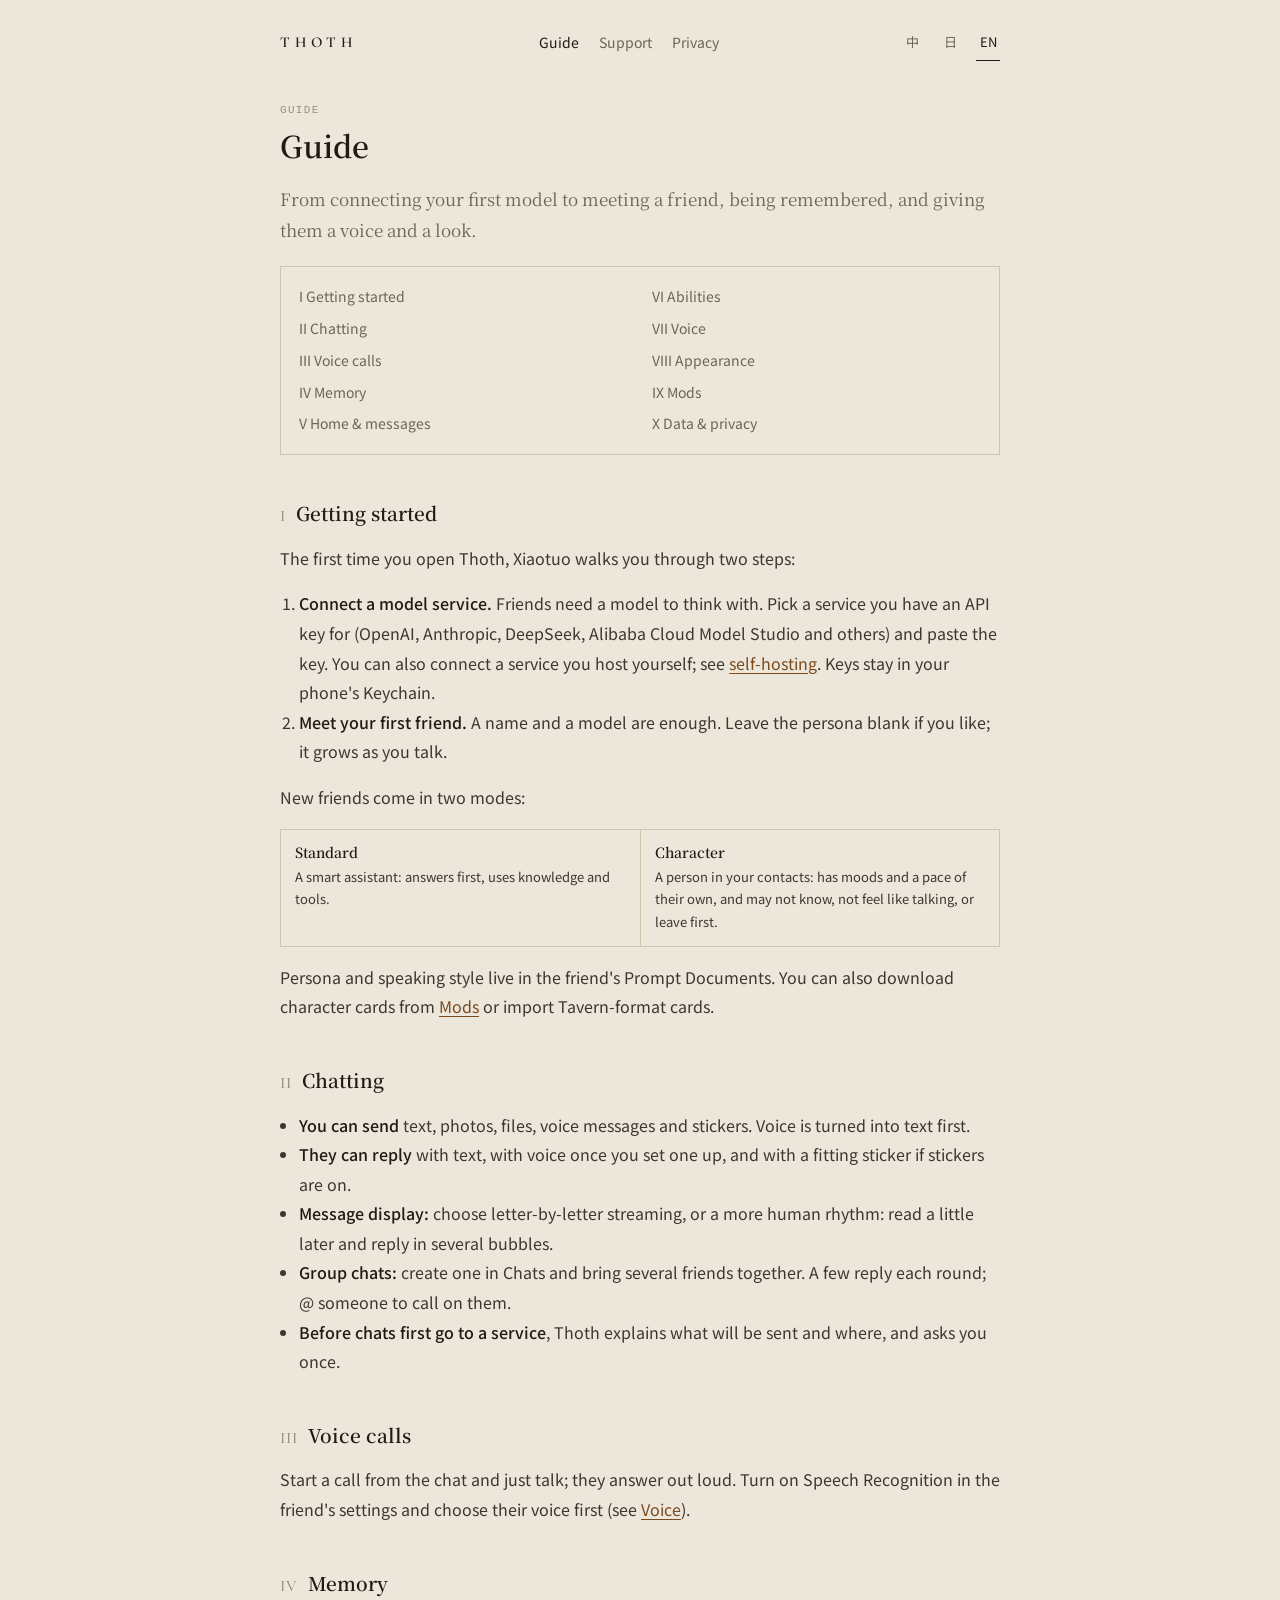
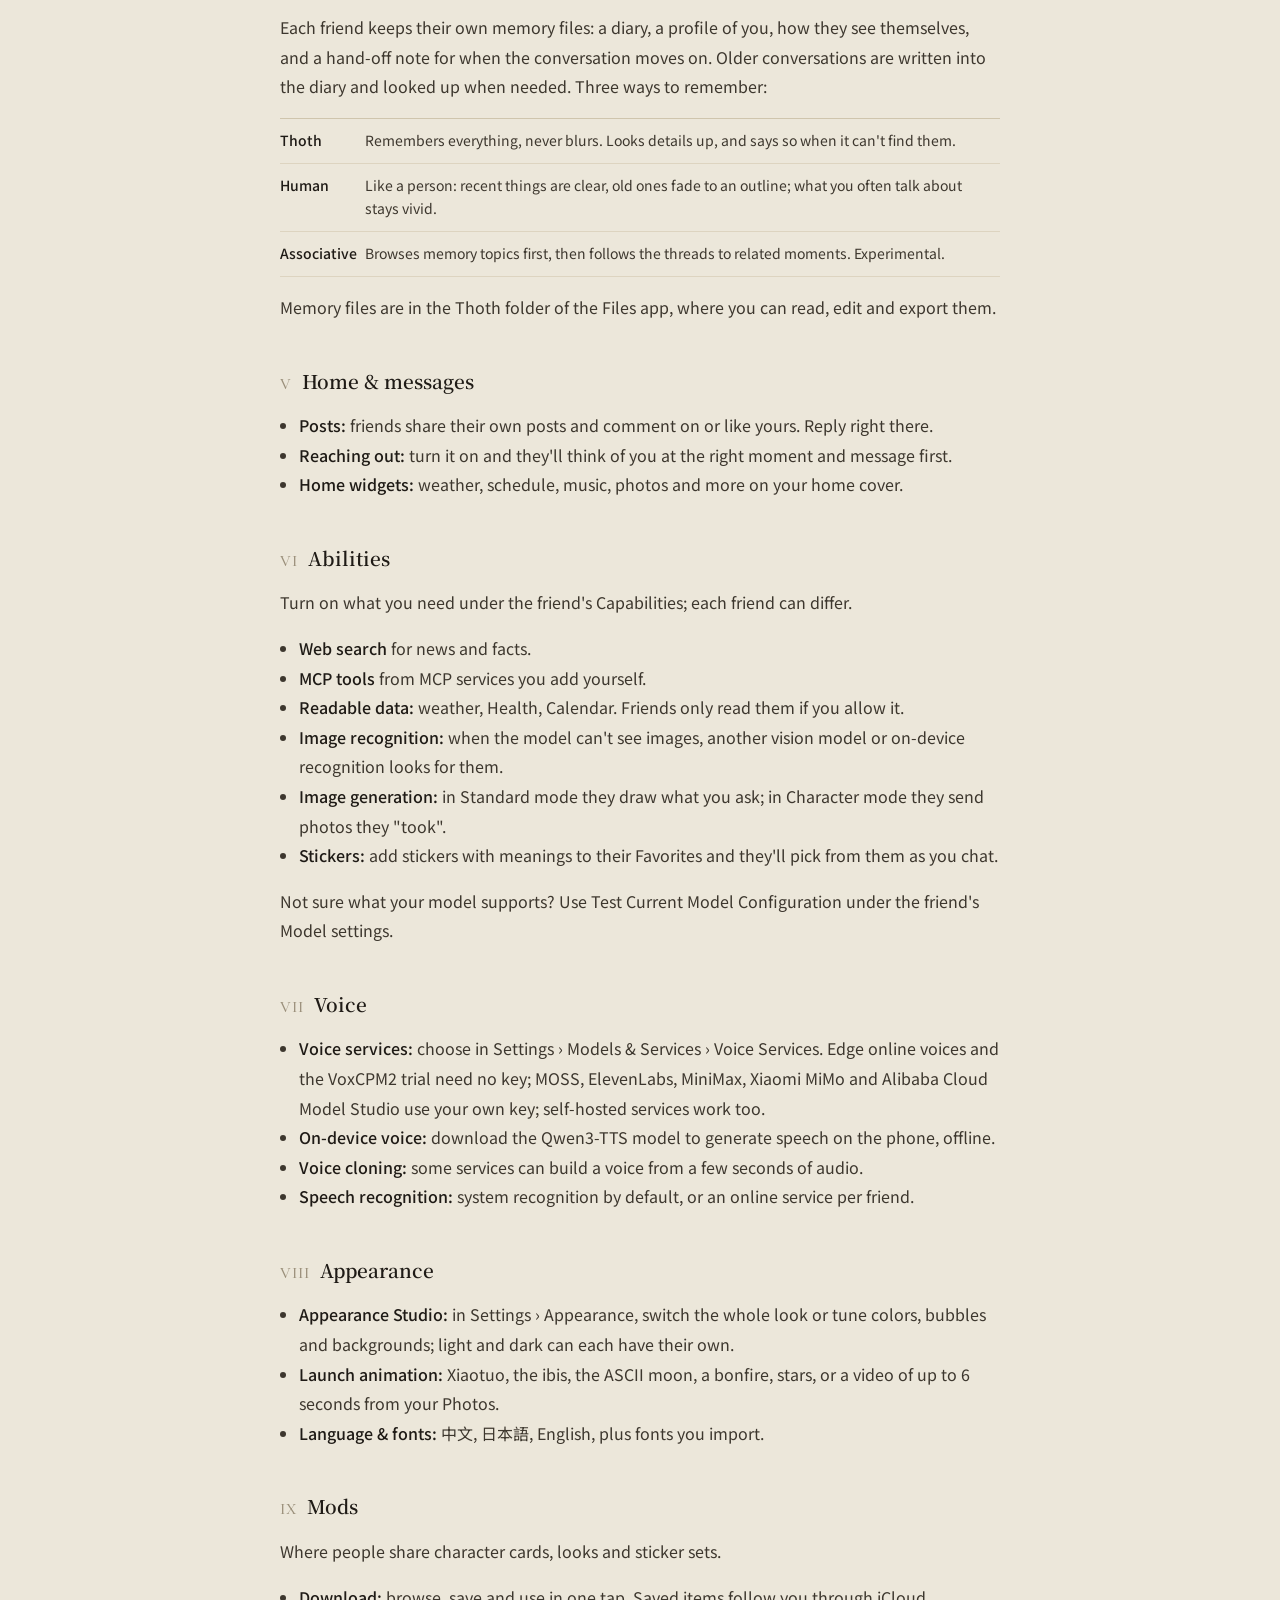
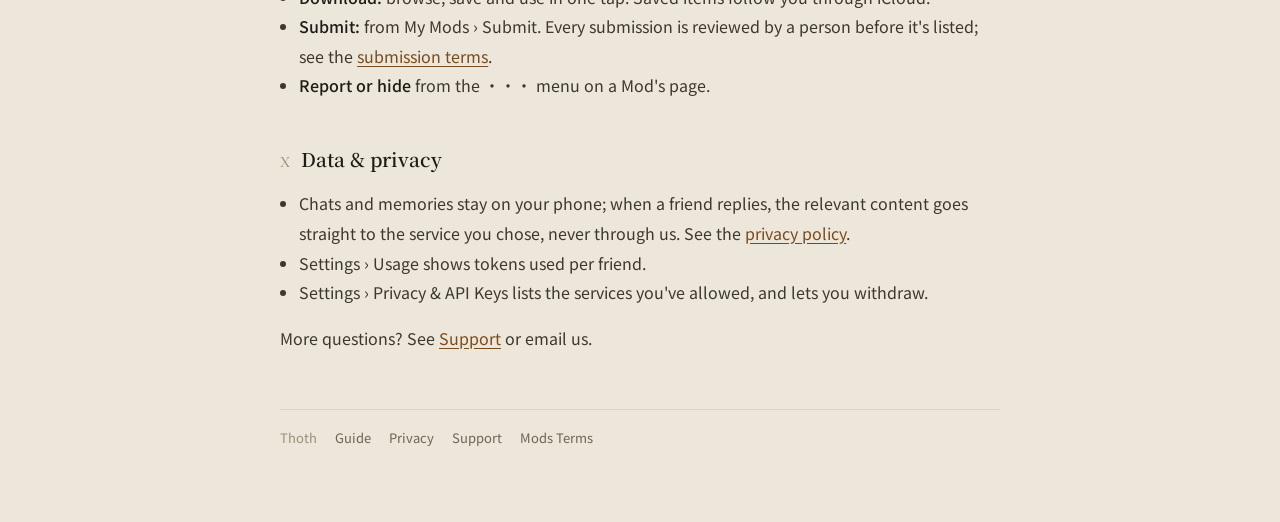
==== guide.html @ efec52ee "Update website design and add user guide" ====
<!doctype html>
<html lang="zh-Hans">
<head>
<meta charset="utf-8">
<meta name="viewport" content="width=device-width, initial-scale=1">
<title>Thoth · 使用指南 / Guide</title>
<link rel="preconnect" href="https://fonts.googleapis.com">
<link rel="preconnect" href="https://fonts.gstatic.com" crossorigin>
<link href="https://fonts.googleapis.com/css2?family=Cormorant+Garamond:wght@500;600&family=Noto+Serif+SC:wght@400;600&family=Noto+Sans+SC:wght@400;500&display=swap" rel="stylesheet">
<link rel="stylesheet" href="style.css">
<script src="lang.js"></script>
</head>
<body>
<main>
<header class="site">
  <a class="home" href="./">THOTH</a>
  <nav class="links" aria-label="站点">
    <a href="guide.html" aria-current="page" data-zh="使用指南" data-ja="使い方" data-en="Guide">使用指南</a>
    <a href="support.html" data-zh="支持" data-ja="サポート" data-en="Support">支持</a>
    <a href="privacy.html" data-zh="隐私" data-ja="プライバシー" data-en="Privacy">隐私</a>
  </nav>
  <nav class="lang" aria-label="语言"><button data-lang="zh">中</button><button data-lang="ja">日</button><button data-lang="en">EN</button></nav>
</header>

<!-- ============================== 中文 ============================== -->
<section lang="zh-Hans">
<div class="eyebrow">Guide</div>
<h1>使用指南</h1>
<p class="lead">从接入第一个模型，到认识朋友、让 TA 记住你、给 TA 换上声音和样子。</p>

<nav class="toc" aria-label="目录">
  <a href="#zh-start">I 开始</a><a href="#zh-chat">II 聊天</a><a href="#zh-call">III 语音通话</a><a href="#zh-memory">IV 记忆</a>
  <a href="#zh-home">V 主页与主动消息</a><a href="#zh-abilities">VI 能力</a><a href="#zh-voice">VII 声音</a><a href="#zh-look">VIII 外观</a>
  <a href="#zh-mods">IX Mods</a><a href="#zh-data">X 数据与隐私</a>
</nav>

<h2 id="zh-start"><span class="num">I</span>开始</h2>
<p>第一次打开时，小托会带你走两步：</p>
<ol>
  <li><strong>接入一个模型服务。</strong>朋友们要借模型来思考。选一家你有 API Key 的服务（OpenAI、Anthropic、DeepSeek、阿里云百炼等），把 Key 粘进去就行。也可以接自己部署的服务，见<a href="self-hosting.html">自部署说明</a>。Key 只存在手机的钥匙串里。</li>
  <li><strong>认识第一个朋友。</strong>起个名字、挑个模型就够了。人设可以空着，相处久了会自己长出来。</li>
</ol>
<p>新建朋友时可以选两种模式：</p>
<div class="split">
  <div><b>标准模式</b>像一个聪明的助手：先回答问题，知识和工具都用得上。</div>
  <div><b>角色模式</b>像通讯录里的一个人：会有自己的情绪和节奏，可以不知道、不想聊、先走。</div>
</div>
<p>人设、说话风格这些写在朋友设置的「提示词注入」里；也可以从 <a href="#zh-mods">Mods</a> 下载别人做好的角色卡，或者导入酒馆格式的角色卡。</p>

<h2 id="zh-chat"><span class="num">II</span>聊天</h2>
<ul>
  <li><strong>能发什么：</strong>文字、照片、文件、语音消息、表情。语音会先转成文字。</li>
  <li><strong>TA 能回什么：</strong>文字，开了声音后也能发语音；开了表情包，会按含义挑一张发给你。</li>
  <li><strong>消息显示：</strong>在朋友设置里可以选是否一个字一个字地出现，或者像真人一样隔一会儿才「已读」、分几条气泡回你。</li>
  <li><strong>群聊：</strong>在「聊天」里新建群聊，把几位朋友拉到一起。每一轮会挑几位接话，@ 某位就是点名让 TA 说。</li>
  <li><strong>第一次发给某个服务前</strong>，Thoth 会说明会发什么、发给谁，请你确认一次。</li>
</ul>

<h2 id="zh-call"><span class="num">III</span>语音通话</h2>
<p>在聊天页发起通话，直接开口说，TA 用声音回你。需要先在朋友设置里打开「语音识别」，并选好 TA 的声音（见 <a href="#zh-voice">声音</a>）。</p>

<h2 id="zh-memory"><span class="num">IV</span>记忆</h2>
<p>每位朋友都有自己的一套记忆文件：日记、关于你的档案、TA 对自己的认识，以及换话题时留给自己的「接力棒」。聊得久了，旧的对话会整理进日记，TA 需要时再去翻。三种记忆方式可选：</p>
<div class="table-wrap"><table>
  <tr><th>托特模式</th><td>什么都记得，永不模糊。需要细节时会去查，查不到就坦白说。</td></tr>
  <tr><th>人类模式</th><td>像人一样：近的清晰，远的慢慢模糊成梗概；常聊起的事保持鲜活。</td></tr>
  <tr><th>联想模式</th><td>先浏览记忆主题，再顺着线索翻相关的往事。实验性功能。</td></tr>
</table></div>
<p>记忆文件都在「文件」App 的 Thoth 文件夹里，可以直接看、改、导出。朋友设置里也能浏览 TA 的记忆。</p>

<h2 id="zh-home"><span class="num">V</span>主页与主动消息</h2>
<ul>
  <li><strong>动态：</strong>朋友们会发自己的动态，也会来你的动态下评论、点赞。你可以就地回复。</li>
  <li><strong>主动联系：</strong>打开后，TA 会在合适的时候想起你，主动发一条消息过来。</li>
  <li><strong>主页组件：</strong>主页封面可以放天气、日程、音乐、照片等小组件。</li>
</ul>

<h2 id="zh-abilities"><span class="num">VI</span>能力</h2>
<p>在朋友设置的「能力」里按需打开，每位朋友可以不一样：</p>
<ul>
  <li><strong>联网搜索：</strong>查新闻、查资料。</li>
  <li><strong>MCP 工具：</strong>接入你自己添加的 MCP 服务，让 TA 能用更多工具。</li>
  <li><strong>可读取数据：</strong>天气、健康、日历。默认只在你自己的设备上显示，只有你允许了，TA 才读得到。</li>
  <li><strong>识图：</strong>模型本身看不了图时，可以借一个能看图的模型或系统识别来帮 TA 看。</li>
  <li><strong>生成图片：</strong>标准模式下按你的要求画图；角色模式下 TA 会发自己「拍」的照片。</li>
  <li><strong>表情包：</strong>给 TA 的收藏里加几张带含义的表情，TA 聊天时会自己挑着发。</li>
</ul>
<p>不确定模型支持哪些能力，可以在朋友设置的「模型」里点「测试当前模型配置」。</p>

<h2 id="zh-voice"><span class="num">VII</span>声音</h2>
<ul>
  <li><strong>语音服务：</strong>在「设置 › 模型与服务 › 语音服务」里选。Edge 在线语音和 VoxCPM2 体验不用 Key；MOSS、ElevenLabs、MiniMax、小米 MiMo、阿里云百炼用你自己的 Key；也可以接自己部署的服务。</li>
  <li><strong>本地语音：</strong>下载 Qwen3-TTS 模型后，在手机上直接生成，不联网。</li>
  <li><strong>克隆声音：</strong>部分服务可以用一段几秒钟的录音克隆出 TA 的声音。</li>
  <li><strong>语音识别：</strong>默认用系统的识别，也可以为某位朋友换成在线识别。</li>
</ul>

<h2 id="zh-look"><span class="num">VIII</span>外观</h2>
<ul>
  <li><strong>外观工坊：</strong>在「设置 › 外观」里换整套外观，或者自己调配色、气泡、背景；浅色和深色可以各用一套。</li>
  <li><strong>开屏动画：</strong>小托、朱鹭、字符月亮、篝火、星空，或者用自己相册里一段 6 秒以内的视频。</li>
  <li><strong>语言与字体：</strong>中文、日本語、English，也可以导入自己的字体。</li>
</ul>

<h2 id="zh-mods"><span class="num">IX</span>Mods</h2>
<p>大家分享角色卡、外观和表情包的地方。</p>
<ul>
  <li><strong>下载：</strong>浏览、收藏，一键用上。收藏会跟着 iCloud 走，换手机也在。</li>
  <li><strong>投稿：</strong>在「我的 Mods › 投稿」里交，人工审核通过后才会上架。规则见 <a href="mods-terms.html">Mods 投稿条款</a>。</li>
  <li><strong>举报和隐藏：</strong>作品页右上角「···」。</li>
</ul>

<h2 id="zh-data"><span class="num">X</span>数据与隐私</h2>
<ul>
  <li>聊天和记忆存在手机上；回复时相关内容直接发给你选的服务，不经过我们。详见<a href="privacy.html">隐私政策</a>。</li>
  <li>「设置 › 用量」看每位朋友用了多少 token。</li>
  <li>「设置 › 隐私与 API Key」看已经同意发送的服务，可以撤回。</li>
</ul>
<p>还有问题？看<a href="support.html">支持页</a>，或者写信给我们。</p>
</section>

<!-- ============================== 日本語 ============================== -->
<section lang="ja">
<div class="eyebrow">Guide</div>
<h1>使い方</h1>
<p class="lead">最初のモデルをつなぐところから、友だちと出会い、覚えてもらい、声と姿を与えるまで。</p>

<nav class="toc" aria-label="目次">
  <a href="#ja-start">I はじめに</a><a href="#ja-chat">II チャット</a><a href="#ja-call">III 音声通話</a><a href="#ja-memory">IV 記憶</a>
  <a href="#ja-home">V ホームと自発メッセージ</a><a href="#ja-abilities">VI 機能</a><a href="#ja-voice">VII 声</a><a href="#ja-look">VIII 外観</a>
  <a href="#ja-mods">IX Mods</a><a href="#ja-data">X データとプライバシー</a>
</nav>

<h2 id="ja-start"><span class="num">I</span>はじめに</h2>
<p>最初に開くと、小托（シャオトゥオ）が 2 つのステップを案内します。</p>
<ol>
  <li><strong>モデルサービスをつなぐ。</strong>友だちが考えるにはモデルが必要です。API Key を持っているサービス（OpenAI、Anthropic、DeepSeek、Alibaba Cloud Model Studio など）を選び、キーを貼り付けるだけ。自分で立てたサービスも使えます（<a href="self-hosting.html">接続方法</a>）。キーは端末のキーチェーンにだけ保存されます。</li>
  <li><strong>最初の友だちに会う。</strong>名前とモデルだけで十分。人柄は空欄でも、付き合ううちに育っていきます。</li>
</ol>
<p>友だちを作るときは 2 つのモードから選べます。</p>
<div class="split">
  <div><b>標準モード</b>賢いアシスタント。まず質問に答え、知識もツールも使います。</div>
  <div><b>キャラクターモード</b>連絡先の中の一人。自分の気分やペースがあり、知らない・話したくない・先に抜けることもあります。</div>
</div>
<p>人設や話し方は友だちの設定の「プロンプト文書」に書きます。<a href="#ja-mods">Mods</a> から他の人のキャラクターカードをダウンロードしたり、Tavern 形式のカードを読み込んだりもできます。</p>

<h2 id="ja-chat"><span class="num">II</span>チャット</h2>
<ul>
  <li><strong>送れるもの：</strong>テキスト、写真、ファイル、ボイスメッセージ、スタンプ。音声は文字起こししてから送られます。</li>
  <li><strong>返ってくるもの：</strong>テキスト。声を設定すればボイスでも返信し、スタンプを有効にすれば意味に合うものを選んで送ります。</li>
  <li><strong>メッセージ表示：</strong>一文字ずつ表示するか、人のように少し間をおいて既読にし、いくつかの吹き出しに分けて返すかを選べます。</li>
  <li><strong>グループチャット：</strong>「チャット」から作成して複数の友だちを集めます。毎回何人かが返事をし、@ で指名もできます。</li>
  <li><strong>初めてサービスに送る前に</strong>、何をどこへ送るかを説明し、一度確認します。</li>
</ul>

<h2 id="ja-call"><span class="num">III</span>音声通話</h2>
<p>チャット画面から通話を始め、そのまま話しかけると声で返事をします。友だちの設定で「音声認識」を有効にし、声を選んでおいてください（<a href="#ja-voice">声</a>）。</p>

<h2 id="ja-memory"><span class="num">IV</span>記憶</h2>
<p>友だちごとに記憶ファイルがあります。日記、あなたについてのプロフィール、自分自身についての認識、話題が変わるときの「引き継ぎメモ」。長く話すと古い会話は日記にまとめられ、必要なときに読み返します。記憶のしかたは 3 種類。</p>
<div class="table-wrap"><table>
  <tr><th>トートモード</th><td>すべてを覚え、ぼやけません。細部は調べ、見つからなければ正直に言います。</td></tr>
  <tr><th>人間モード</th><td>人のように、最近のことは鮮明、昔のことは少しずつ大まかに。よく話すことは鮮明なまま。</td></tr>
  <tr><th>連想モード</th><td>まず記憶のテーマを眺め、手がかりをたどって関連する出来事を読み返します。実験的な機能です。</td></tr>
</table></div>
<p>記憶ファイルは「ファイル」アプリの Thoth フォルダにあり、そのまま閲覧・編集・書き出しができます。</p>

<h2 id="ja-home"><span class="num">V</span>ホームと自発メッセージ</h2>
<ul>
  <li><strong>投稿：</strong>友だちは自分の投稿をし、あなたの投稿にコメントや「いいね」をします。その場で返信できます。</li>
  <li><strong>自発的な連絡：</strong>有効にすると、ふさわしいときにあなたを思い出してメッセージを送ってきます。</li>
  <li><strong>ホームのウィジェット：</strong>天気、予定、音楽、写真などを置けます。</li>
</ul>

<h2 id="ja-abilities"><span class="num">VI</span>機能</h2>
<p>友だちの設定の「機能」で必要なものだけ有効にします。友だちごとに変えられます。</p>
<ul>
  <li><strong>ウェブ検索：</strong>ニュースや調べもの。</li>
  <li><strong>MCP ツール：</strong>自分で追加した MCP サービスで、使えるツールを増やします。</li>
  <li><strong>読み取れるデータ：</strong>天気、ヘルスケア、カレンダー。許可したときだけ友だちが読めます。</li>
  <li><strong>画像認識：</strong>モデルが画像を見られないとき、別の視覚モデルやシステム認識で代わりに見ます。</li>
  <li><strong>画像生成：</strong>標準モードでは頼まれた絵を描き、キャラクターモードでは自分で「撮った」写真を送ります。</li>
  <li><strong>スタンプ：</strong>意味を付けたスタンプをお気に入りに入れると、会話の中で選んで送ります。</li>
</ul>
<p>モデルの対応状況は、友だちの設定の「モデル」で「現在のモデル設定をテスト」から確認できます。</p>

<h2 id="ja-voice"><span class="num">VII</span>声</h2>
<ul>
  <li><strong>音声サービス：</strong>「設定 › モデルとサービス › 音声サービス」で選びます。Edge オンライン音声と VoxCPM2 体験はキー不要。MOSS、ElevenLabs、MiniMax、Xiaomi MiMo、Alibaba Cloud Model Studio は自分のキーで。自分で立てたサービスも使えます。</li>
  <li><strong>ローカル音声：</strong>Qwen3-TTS モデルをダウンロードすると、端末だけで生成できます。</li>
  <li><strong>声のクローン：</strong>一部のサービスでは数秒の録音から声を作れます。</li>
  <li><strong>音声認識：</strong>既定はシステムの認識。友だちごとにオンライン認識に変えられます。</li>
</ul>

<h2 id="ja-look"><span class="num">VIII</span>外観</h2>
<ul>
  <li><strong>外観スタジオ：</strong>「設定 › 外観」で外観を丸ごと替えたり、配色・吹き出し・背景を自分で調整したり。ライトとダークで別々に設定できます。</li>
  <li><strong>起動アニメーション：</strong>小托、トキ、文字の月、焚き火、星空、または写真アプリの 6 秒以内の動画。</li>
  <li><strong>言語とフォント：</strong>中文、日本語、English。自分のフォントも読み込めます。</li>
</ul>

<h2 id="ja-mods"><span class="num">IX</span>Mods</h2>
<p>キャラクターカード、外観、スタンプを共有する場所です。</p>
<ul>
  <li><strong>ダウンロード：</strong>眺めて、保存して、すぐ使えます。保存したものは iCloud で同期されます。</li>
  <li><strong>投稿：</strong>「マイ Mods › 投稿」から。人の手で審査され、承認後に公開されます（<a href="mods-terms.html">投稿規約</a>）。</li>
  <li><strong>報告・非表示：</strong>作品ページ右上の「···」から。</li>
</ul>

<h2 id="ja-data"><span class="num">X</span>データとプライバシー</h2>
<ul>
  <li>会話と記憶は端末に保存され、返信の際は関係する内容があなたの選んだサービスへ直接送られます（<a href="privacy.html">プライバシーポリシー</a>）。</li>
  <li>「設定 › 使用量」で友だちごとのトークン量を確認できます。</li>
  <li>「設定 › プライバシーと API Key」で送信に同意したサービスを確認・取り消しできます。</li>
</ul>
<p>ほかに質問があれば<a href="support.html">サポート</a>へ。</p>
</section>

<!-- ============================== English ============================== -->
<section lang="en">
<div class="eyebrow">Guide</div>
<h1>Guide</h1>
<p class="lead">From connecting your first model to meeting a friend, being remembered, and giving them a voice and a look.</p>

<nav class="toc" aria-label="Contents">
  <a href="#en-start">I Getting started</a><a href="#en-chat">II Chatting</a><a href="#en-call">III Voice calls</a><a href="#en-memory">IV Memory</a>
  <a href="#en-home">V Home &amp; messages</a><a href="#en-abilities">VI Abilities</a><a href="#en-voice">VII Voice</a><a href="#en-look">VIII Appearance</a>
  <a href="#en-mods">IX Mods</a><a href="#en-data">X Data &amp; privacy</a>
</nav>

<h2 id="en-start"><span class="num">I</span>Getting started</h2>
<p>The first time you open Thoth, Xiaotuo walks you through two steps:</p>
<ol>
  <li><strong>Connect a model service.</strong> Friends need a model to think with. Pick a service you have an API key for (OpenAI, Anthropic, DeepSeek, Alibaba Cloud Model Studio and others) and paste the key. You can also connect a service you host yourself; see <a href="self-hosting.html">self-hosting</a>. Keys stay in your phone's Keychain.</li>
  <li><strong>Meet your first friend.</strong> A name and a model are enough. Leave the persona blank if you like; it grows as you talk.</li>
</ol>
<p>New friends come in two modes:</p>
<div class="split">
  <div><b>Standard</b>A smart assistant: answers first, uses knowledge and tools.</div>
  <div><b>Character</b>A person in your contacts: has moods and a pace of their own, and may not know, not feel like talking, or leave first.</div>
</div>
<p>Persona and speaking style live in the friend's Prompt Documents. You can also download character cards from <a href="#en-mods">Mods</a> or import Tavern-format cards.</p>

<h2 id="en-chat"><span class="num">II</span>Chatting</h2>
<ul>
  <li><strong>You can send</strong> text, photos, files, voice messages and stickers. Voice is turned into text first.</li>
  <li><strong>They can reply</strong> with text, with voice once you set one up, and with a fitting sticker if stickers are on.</li>
  <li><strong>Message display:</strong> choose letter-by-letter streaming, or a more human rhythm: read a little later and reply in several bubbles.</li>
  <li><strong>Group chats:</strong> create one in Chats and bring several friends together. A few reply each round; @ someone to call on them.</li>
  <li><strong>Before chats first go to a service</strong>, Thoth explains what will be sent and where, and asks you once.</li>
</ul>

<h2 id="en-call"><span class="num">III</span>Voice calls</h2>
<p>Start a call from the chat and just talk; they answer out loud. Turn on Speech Recognition in the friend's settings and choose their voice first (see <a href="#en-voice">Voice</a>).</p>

<h2 id="en-memory"><span class="num">IV</span>Memory</h2>
<p>Each friend keeps their own memory files: a diary, a profile of you, how they see themselves, and a hand-off note for when the conversation moves on. Older conversations are written into the diary and looked up when needed. Three ways to remember:</p>
<div class="table-wrap"><table>
  <tr><th>Thoth</th><td>Remembers everything, never blurs. Looks details up, and says so when it can't find them.</td></tr>
  <tr><th>Human</th><td>Like a person: recent things are clear, old ones fade to an outline; what you often talk about stays vivid.</td></tr>
  <tr><th>Associative</th><td>Browses memory topics first, then follows the threads to related moments. Experimental.</td></tr>
</table></div>
<p>Memory files are in the Thoth folder of the Files app, where you can read, edit and export them.</p>

<h2 id="en-home"><span class="num">V</span>Home &amp; messages</h2>
<ul>
  <li><strong>Posts:</strong> friends share their own posts and comment on or like yours. Reply right there.</li>
  <li><strong>Reaching out:</strong> turn it on and they'll think of you at the right moment and message first.</li>
  <li><strong>Home widgets:</strong> weather, schedule, music, photos and more on your home cover.</li>
</ul>

<h2 id="en-abilities"><span class="num">VI</span>Abilities</h2>
<p>Turn on what you need under the friend's Capabilities; each friend can differ.</p>
<ul>
  <li><strong>Web search</strong> for news and facts.</li>
  <li><strong>MCP tools</strong> from MCP services you add yourself.</li>
  <li><strong>Readable data:</strong> weather, Health, Calendar. Friends only read them if you allow it.</li>
  <li><strong>Image recognition:</strong> when the model can't see images, another vision model or on-device recognition looks for them.</li>
  <li><strong>Image generation:</strong> in Standard mode they draw what you ask; in Character mode they send photos they "took".</li>
  <li><strong>Stickers:</strong> add stickers with meanings to their Favorites and they'll pick from them as you chat.</li>
</ul>
<p>Not sure what your model supports? Use Test Current Model Configuration under the friend's Model settings.</p>

<h2 id="en-voice"><span class="num">VII</span>Voice</h2>
<ul>
  <li><strong>Voice services:</strong> choose in Settings › Models &amp; Services › Voice Services. Edge online voices and the VoxCPM2 trial need no key; MOSS, ElevenLabs, MiniMax, Xiaomi MiMo and Alibaba Cloud Model Studio use your own key; self-hosted services work too.</li>
  <li><strong>On-device voice:</strong> download the Qwen3-TTS model to generate speech on the phone, offline.</li>
  <li><strong>Voice cloning:</strong> some services can build a voice from a few seconds of audio.</li>
  <li><strong>Speech recognition:</strong> system recognition by default, or an online service per friend.</li>
</ul>

<h2 id="en-look"><span class="num">VIII</span>Appearance</h2>
<ul>
  <li><strong>Appearance Studio:</strong> in Settings › Appearance, switch the whole look or tune colors, bubbles and backgrounds; light and dark can each have their own.</li>
  <li><strong>Launch animation:</strong> Xiaotuo, the ibis, the ASCII moon, a bonfire, stars, or a video of up to 6 seconds from your Photos.</li>
  <li><strong>Language &amp; fonts:</strong> 中文, 日本語, English, plus fonts you import.</li>
</ul>

<h2 id="en-mods"><span class="num">IX</span>Mods</h2>
<p>Where people share character cards, looks and sticker sets.</p>
<ul>
  <li><strong>Download:</strong> browse, save and use in one tap. Saved items follow you through iCloud.</li>
  <li><strong>Submit:</strong> from My Mods › Submit. Every submission is reviewed by a person before it's listed; see the <a href="mods-terms.html">submission terms</a>.</li>
  <li><strong>Report or hide</strong> from the ··· menu on a Mod's page.</li>
</ul>

<h2 id="en-data"><span class="num">X</span>Data &amp; privacy</h2>
<ul>
  <li>Chats and memories stay on your phone; when a friend replies, the relevant content goes straight to the service you chose, never through us. See the <a href="privacy.html">privacy policy</a>.</li>
  <li>Settings › Usage shows tokens used per friend.</li>
  <li>Settings › Privacy &amp; API Keys lists the services you've allowed, and lets you withdraw.</li>
</ul>
<p>More questions? See <a href="support.html">Support</a> or email us.</p>
</section>

<footer>
  <span>Thoth</span>
  <a href="guide.html" data-zh="使用指南" data-ja="使い方" data-en="Guide">使用指南</a>
  <a href="privacy.html" data-zh="隐私政策" data-ja="プライバシー" data-en="Privacy">隐私政策</a>
  <a href="support.html" data-zh="支持" data-ja="サポート" data-en="Support">支持</a>
  <a href="mods-terms.html" data-zh="Mods 条款" data-ja="Mods 規約" data-en="Mods Terms">Mods 条款</a>
</footer>
</main>
</body>
</html>
---- style.css ----
/* Thoth 网站 · A 方向「纸莎草」(2026-10-18):暖纸底、衬线标题、线描朱鹭,延续 App「关于」页。 */
:root {
  --bg: #ece7da;
  --ink: #1f1b16;
  --body: #3d372e;
  --muted: #6d6455;
  --faint: #9a8f7a;
  --line: #cfc5ad;
  --line-soft: #ddd4c0;
  --accent: #7a4a1f;
  --accent-hover: #5a3412;
  --card: #f4f0e6;
}
@media (prefers-color-scheme: dark) {
  :root {
    --bg: #1f1d1a;
    --ink: #ede9df;
    --body: #cfc8ba;
    --muted: #a39b8b;
    --faint: #7d7566;
    --line: #3d3830;
    --line-soft: #332f29;
    --accent: #d9a46b;
    --accent-hover: #ecc08f;
    --card: #26231f;
  }
}
* { box-sizing: border-box; }
html { -webkit-text-size-adjust: 100%; }
body {
  margin: 0;
  background: var(--bg);
  color: var(--body);
  font: 16px/1.85 "Noto Sans SC", -apple-system, BlinkMacSystemFont, "PingFang SC", "Hiragino Sans", sans-serif;
}
main { max-width: 760px; margin: 0 auto; padding: 24px 20px 72px; }
main.wide { max-width: 1120px; }

/* 顶栏 */
header.site { display: flex; align-items: center; justify-content: space-between; gap: 12px 20px; flex-wrap: wrap; margin-bottom: 40px; }
header.site a.home { color: var(--ink); text-decoration: none; font: 600 15px/1 "Cormorant Garamond", Georgia, serif; letter-spacing: 0.32em; }
header.site nav.links { display: flex; gap: 6px 20px; flex-wrap: wrap; font-size: 14px; }
header.site nav.links a { color: var(--muted); text-decoration: none; padding: 6px 0; }
header.site nav.links a:hover, header.site nav.links a[aria-current="page"] { color: var(--ink); }
nav.lang { display: flex; gap: 14px; }
nav.lang button {
  font: inherit; font-size: 13px; color: var(--muted); background: none; border: 0;
  padding: 6px 0; cursor: pointer; border-bottom: 1px solid transparent; min-width: 24px;
}
nav.lang button[aria-pressed="true"] { color: var(--ink); border-bottom-color: var(--ink); }

/* 文字 */
h1, h2, h3 { color: var(--ink); font-family: "Noto Serif SC", "Songti SC", serif; font-weight: 600; }
h1 { font-size: 30px; line-height: 1.35; margin: 6px 0 12px; }
h2 { font-size: 19px; line-height: 1.5; margin: 44px 0 10px; }
h3 { font-size: 16px; margin: 24px 0 4px; }
h2 .num { font: 500 16px "Cormorant Garamond", Georgia, serif; color: var(--faint); margin-right: 10px; letter-spacing: 0.06em; }
.eyebrow, .updated { font: 11px/1.6 ui-monospace, SFMono-Regular, Menlo, monospace; color: var(--faint); letter-spacing: 0.12em; text-transform: uppercase; }
.lead { font-family: "Noto Serif SC", serif; font-size: 17px; color: var(--muted); }
p, li { color: var(--body); }
a { color: var(--accent); text-underline-offset: 3px; }
a:hover { color: var(--accent-hover); }
ul, ol { padding-left: 1.2em; }
strong { color: var(--ink); font-weight: 500; }
code { font-family: ui-monospace, SFMono-Regular, Menlo, monospace; font-size: 0.88em; background: var(--card); border: 1px solid var(--line-soft); padding: 0 4px; }
pre { background: var(--card); border: 1px solid var(--line-soft); padding: 12px 14px; overflow-x: auto; font-size: 13px; line-height: 1.6; }
pre code { border: 0; padding: 0; background: none; }
.path { font-family: "Noto Serif SC", serif; color: var(--ink); white-space: nowrap; }
.table-wrap { overflow-x: auto; margin: 14px 0; border-top: 1px solid var(--line); }
table { width: 100%; border-collapse: collapse; font-size: 14px; line-height: 1.7; }
th, td { text-align: left; border-bottom: 1px solid var(--line-soft); padding: 10px 8px 10px 0; vertical-align: top; }
th { color: var(--ink); font-weight: 500; }

/* 首页 */
.hero { display: grid; gap: 28px; align-items: center; margin: 8px 0 32px; }
.hero .ibis { display: flex; justify-content: center; }
.hero .ibis svg { width: min(64vw, 260px); height: auto; }
.hero h1 { font-size: clamp(30px, 6vw, 52px); }
.hero .text { text-align: center; }
@media (min-width: 860px) {
  .hero { grid-template-columns: 1fr 1fr; margin-top: 40px; }
  .hero .text { text-align: left; order: 0; }
  .hero .ibis svg { width: 400px; }
}
.facts { display: grid; grid-template-columns: repeat(3, minmax(0, 1fr)); gap: 8px; border-top: 1px solid var(--line); border-bottom: 1px solid var(--line); padding: 14px 0; text-align: center; font-size: 12px; color: var(--muted); margin: 0 0 24px; }
.facts b { display: block; font: 600 15px/1.6 "Noto Serif SC", serif; color: var(--ink); }
.rows { display: flex; flex-direction: column; margin: 8px 0; }
.rows a { display: flex; justify-content: space-between; align-items: center; gap: 12px; min-height: 52px; padding: 12px 4px; border-bottom: 1px solid var(--line-soft); color: var(--ink); text-decoration: none; font-size: 16px; }
.rows a:last-child { border-bottom: 0; }
.rows a span { font-size: 13px; color: var(--faint); text-align: right; }
.rows a:hover span { color: var(--accent); }

/* 指南目录 */
.toc { border: 1px solid var(--line); padding: 14px 18px; margin: 20px 0 8px; font-size: 14px; columns: 2; column-gap: 24px; }
.toc a { display: block; padding: 3px 0; color: var(--muted); text-decoration: none; break-inside: avoid; }
.toc a:hover { color: var(--ink); }
@media (max-width: 480px) { .toc { columns: 1; } }
.split { display: grid; grid-template-columns: repeat(2, minmax(0, 1fr)); border: 1px solid var(--line); margin: 16px 0; }
.split > div { padding: 12px 14px; font-size: 13px; line-height: 1.75; }
.split > div + div { border-left: 1px solid var(--line); }
.split b { display: block; font: 600 14px "Noto Serif SC", serif; color: var(--ink); margin-bottom: 4px; }
@media (max-width: 420px) { .split { grid-template-columns: 1fr; } .split > div + div { border-left: 0; border-top: 1px solid var(--line); } }

footer { margin-top: 56px; padding-top: 16px; border-top: 1px solid var(--line-soft); color: var(--faint); font-size: 13px; display: flex; flex-wrap: wrap; gap: 6px 18px; }
footer a { color: var(--muted); text-decoration: none; }
footer a:hover { color: var(--ink); }

section[lang] { display: block; }
html.js section[lang] { display: none; }
html.js section[lang].on { display: block; }

/* 窄屏:顶栏第一行放标志和语言,页面链接换到第二行;三列表格别把前两列挤成一字一行 */
@media (max-width: 600px) {
  header.site nav.lang { order: 2; }
  header.site nav.links { order: 3; width: 100%; gap: 6px 22px; }
}
th:first-child, td:first-child { min-width: 4.5em; }
tr > :nth-child(2):not(:last-child) { min-width: 7em; }
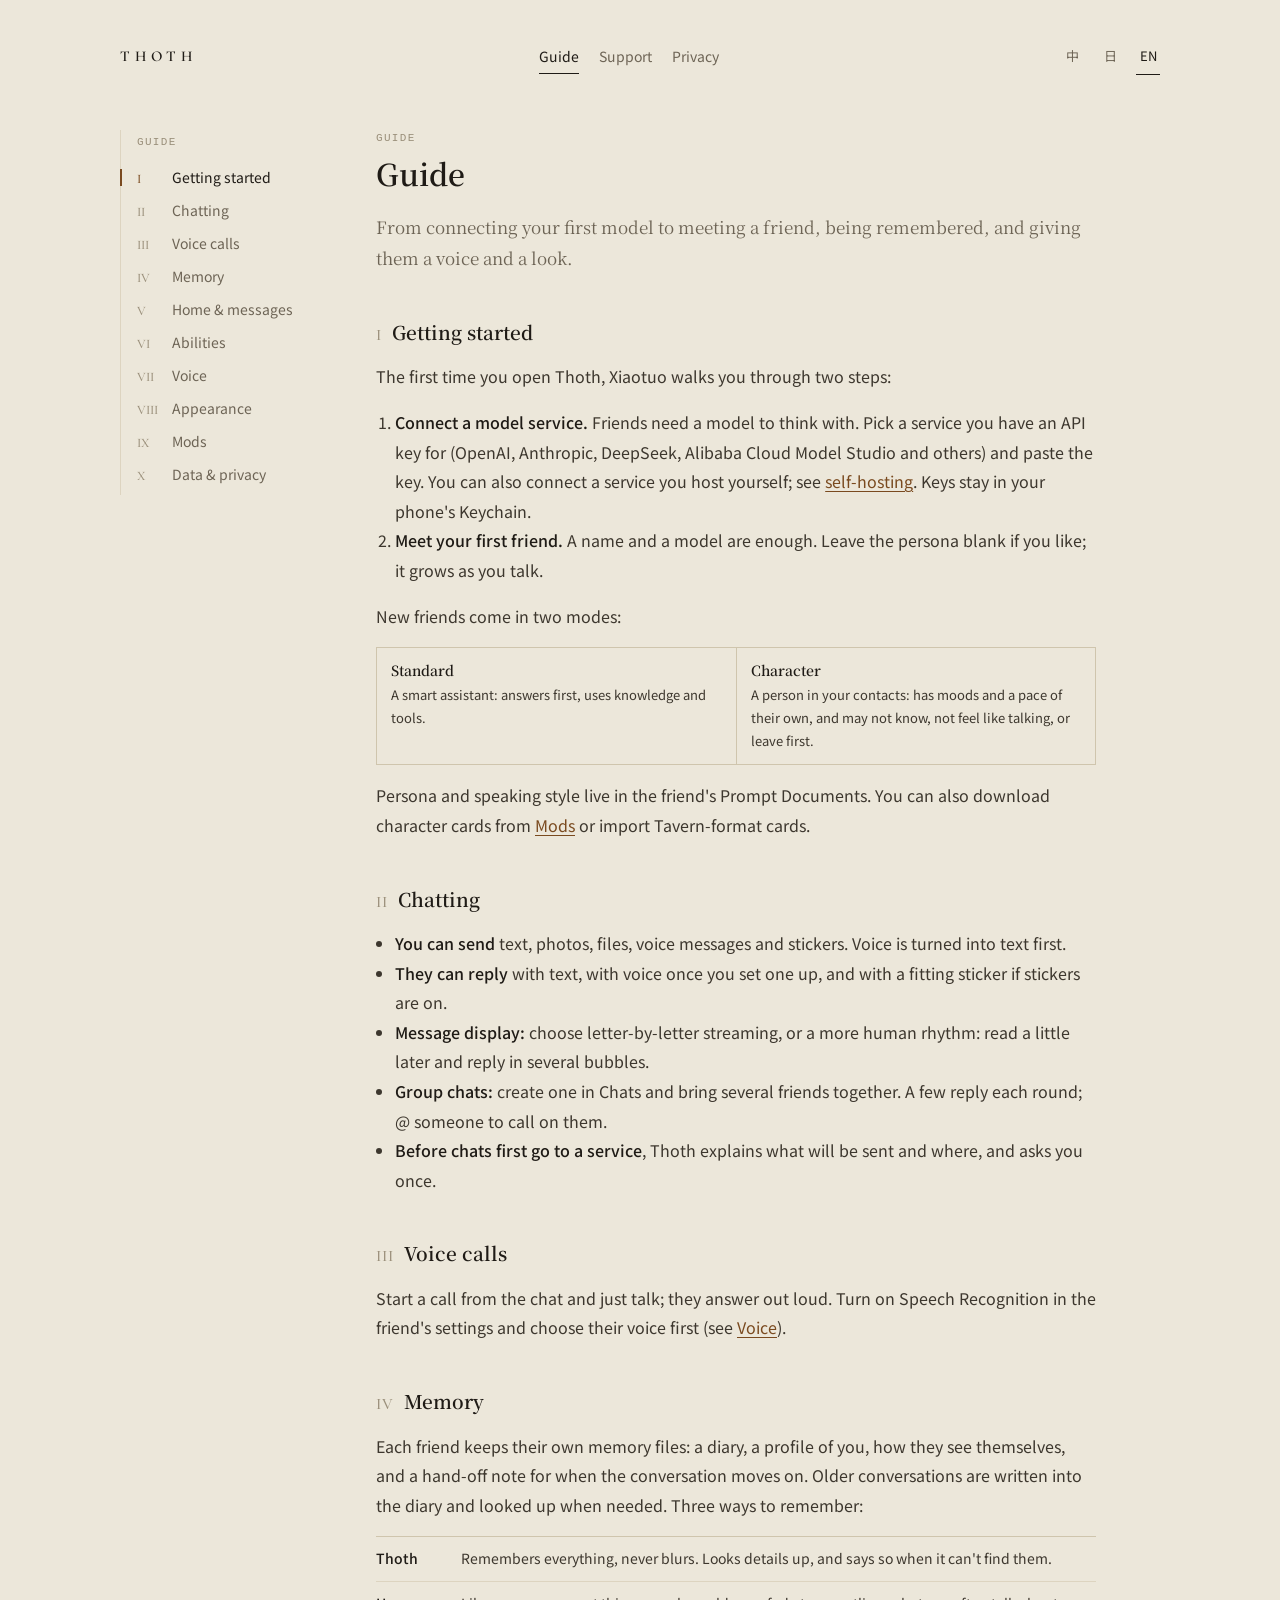
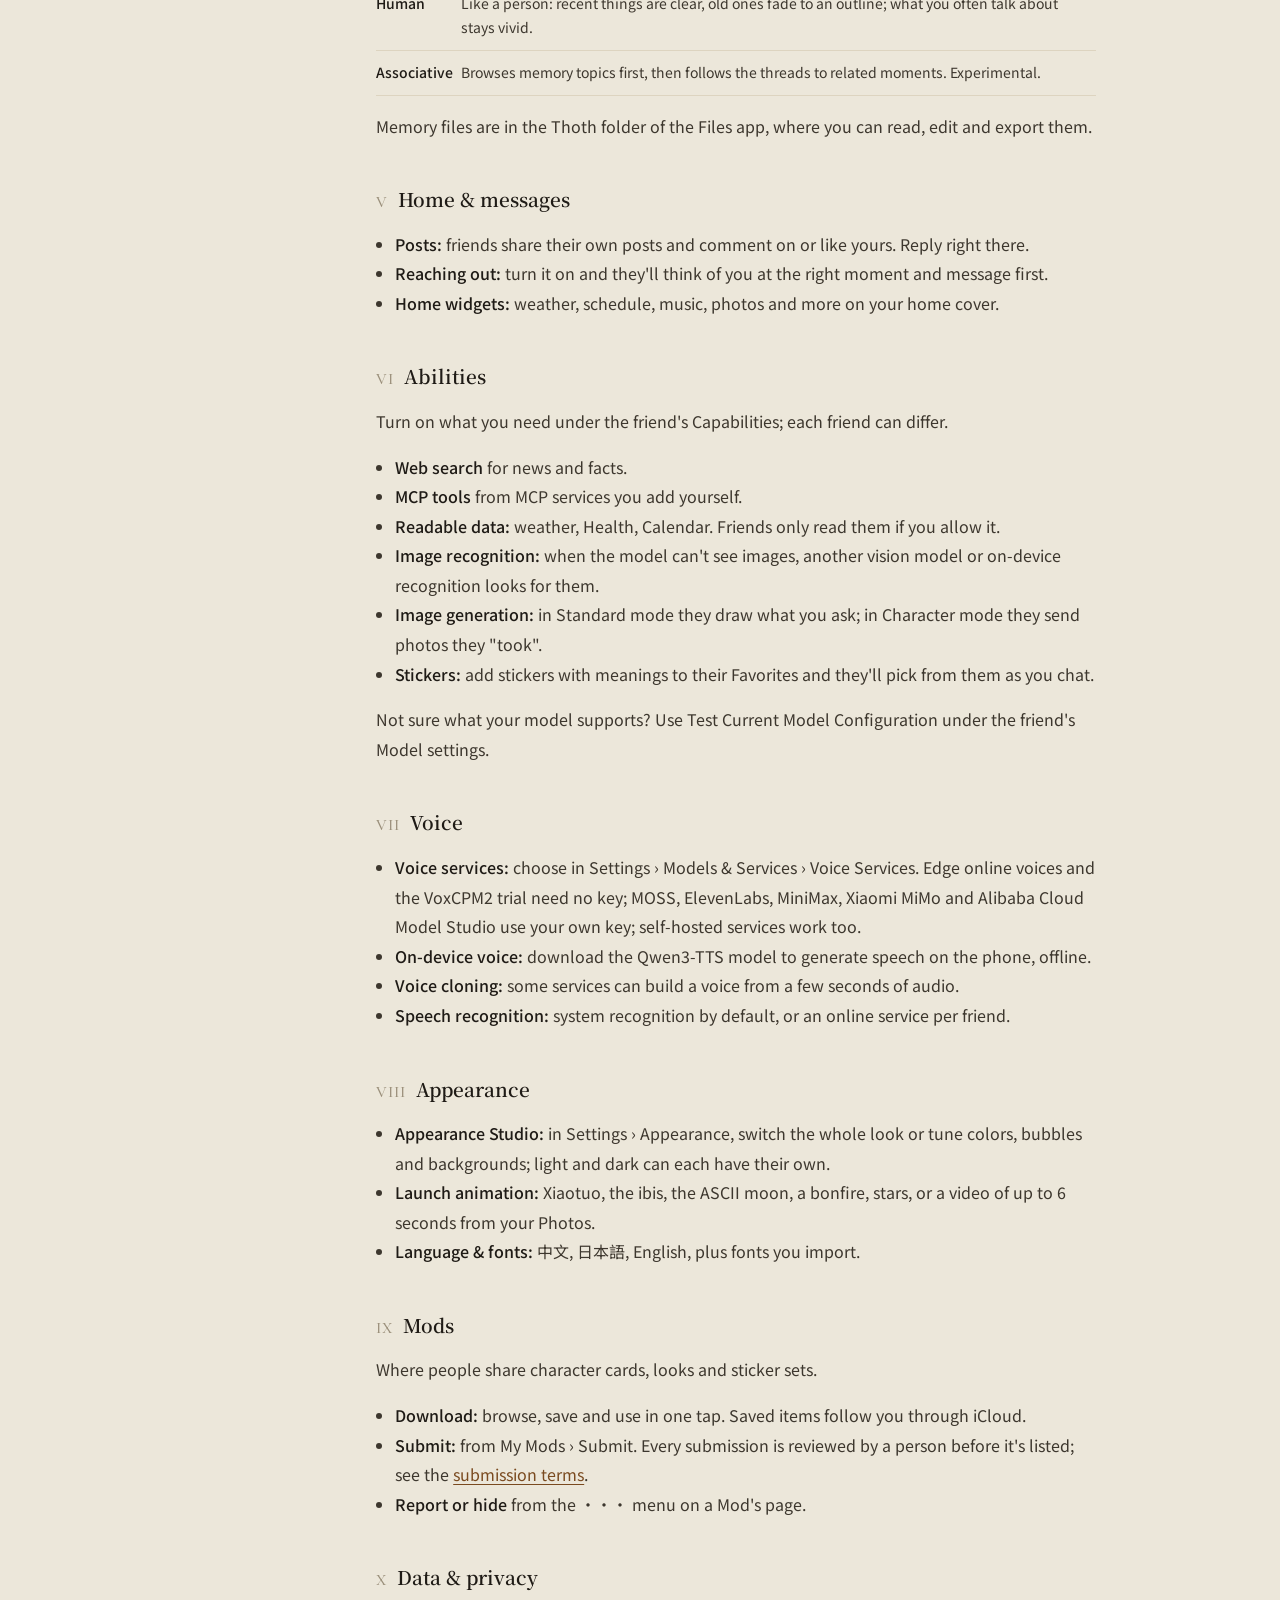
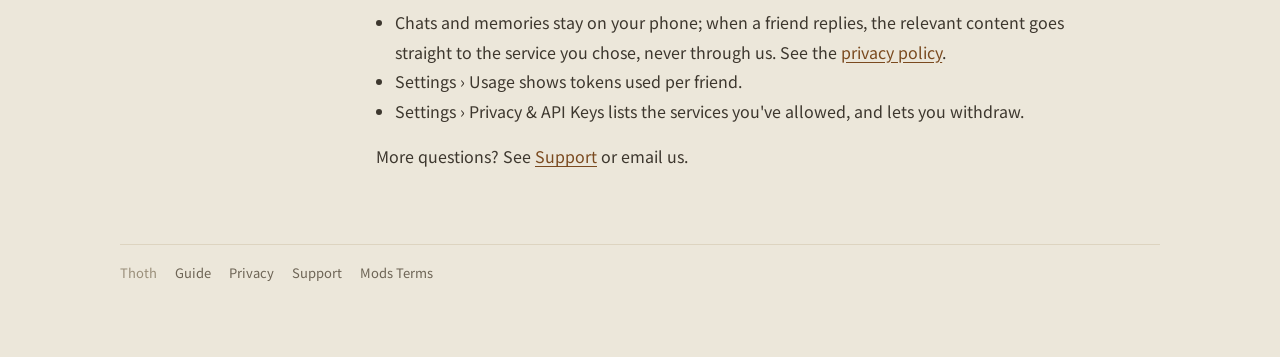
==== commit a573e246: "Update website animations and guide navigation" ====
--- a/guide.html
+++ b/guide.html
@@ -11,7 +11,8 @@
 <script src="lang.js"></script>
 </head>
 <body>
-<main>
+<div class="progress" aria-hidden="true"><span></span></div>
+<main class="guide">
 <header class="site">
   <a class="home" href="./">THOTH</a>
   <nav class="links" aria-label="站点">
@@ -21,6 +22,9 @@
   </nav>
   <nav class="lang" aria-label="语言"><button data-lang="zh">中</button><button data-lang="ja">日</button><button data-lang="en">EN</button></nav>
 </header>
+<div class="guide-layout">
+<aside class="guide-nav" aria-label="目录"></aside>
+<div class="guide-body">
 
 <!-- ============================== 中文 ============================== -->
 <section lang="zh-Hans">
@@ -313,6 +317,8 @@
 <p>More questions? See <a href="support.html">Support</a> or email us.</p>
 </section>
 
+</div>
+</div>
 <footer>
   <span>Thoth</span>
   <a href="guide.html" data-zh="使用指南" data-ja="使い方" data-en="Guide">使用指南</a>
@@ -321,5 +327,6 @@
   <a href="mods-terms.html" data-zh="Mods 条款" data-ja="Mods 規約" data-en="Mods Terms">Mods 条款</a>
 </footer>
 </main>
+<script src="site.js"></script>
 </body>
 </html>
--- a/style.css
+++ b/style.css
@@ -116,3 +116,77 @@
 }
 th:first-child, td:first-child { min-width: 4.5em; }
 tr > :nth-child(2):not(:last-child) { min-width: 7em; }
+
+/* ================= 动效与指南导航(2026-10-18) ================= */
+:root { --ease: cubic-bezier(.22,.61,.36,1); }
+
+/* 阅读进度:顶部一根细线 */
+.progress { position: fixed; inset: 0 0 auto 0; height: 2px; z-index: 30; pointer-events: none; }
+.progress span { display: block; height: 100%; background: var(--accent); transform-origin: 0 50%; transform: scaleX(0); opacity: .7; }
+
+/* 顶栏:贴顶,滚动后出细线和毛玻璃 */
+header.site { position: sticky; top: 0; z-index: 20; margin-left: calc(50% - 50vw); margin-right: calc(50% - 50vw); padding: 14px calc(50vw - 50%); background: transparent; transition: background-color .3s var(--ease), box-shadow .3s var(--ease); }
+header.site.scrolled { background: var(--bg); box-shadow: 0 1px 0 var(--line-soft); }
+header.site nav.links a { position: relative; }
+header.site nav.links a::after { content: ""; position: absolute; left: 0; right: 0; bottom: 2px; height: 1px; background: currentColor; transform: scaleX(0); transform-origin: 0 50%; transition: transform .3s var(--ease); }
+header.site nav.links a:hover::after, header.site nav.links a[aria-current="page"]::after { transform: scaleX(1); }
+nav.lang button { transition: color .2s, border-color .2s; }
+
+/* 链接行:箭头往右挪一点 */
+.rows a { transition: padding-left .3s var(--ease), color .2s; }
+.rows a span { transition: color .2s, transform .3s var(--ease); }
+.rows a:hover { padding-left: 10px; }
+.rows a:hover span { transform: translateX(4px); }
+a { transition: color .2s; }
+
+/* 进场 */
+@keyframes fadeUp { from { opacity: 0; transform: translateY(14px); } to { opacity: 1; transform: none; } }
+@keyframes fadeIn { from { opacity: 0; } to { opacity: 1; } }
+@keyframes draw { to { stroke-dashoffset: 0; } }
+@keyframes spin { to { transform: rotate(360deg); } }
+html.motion body { animation: fadeIn .5s var(--ease) both; }
+html.motion .hero .text section.on > * { animation: fadeUp .8s var(--ease) both; }
+html.motion .hero .text section.on > *:nth-child(2) { animation-delay: .12s; }
+html.motion .hero .text section.on > *:nth-child(3) { animation-delay: .24s; }
+html.motion .hero .ring { animation: fadeIn 1.2s var(--ease) both; }
+html.motion .hero .ring-dots { transform-origin: 105px 105px; animation: fadeIn 1.2s var(--ease) .2s both, spin 90s linear infinite; }
+html.motion .hero .eye { transform-origin: 139px 75px; transition: transform .09s ease; animation: fadeIn .3s 1.6s both; }
+.hero .eye.blink { transform: scaleY(.1); }
+html.motion .reveal { opacity: 0; transform: translateY(12px); transition: opacity .7s var(--ease), transform .7s var(--ease); }
+html.motion .reveal.in { opacity: 1; transform: none; }
+html.motion section[lang].on { animation: fadeIn .35s var(--ease) both; }
+
+/* ---------- 使用指南:左侧目录(电脑)/ 顶部横条(手机) ---------- */
+main.guide { max-width: 1080px; }
+html.js main.guide .toc { display: none; }
+.guide-nav-title { font: 11px/1.6 ui-monospace, SFMono-Regular, Menlo, monospace; letter-spacing: .12em; text-transform: uppercase; color: var(--faint); margin-bottom: 10px; }
+.guide-nav ol { list-style: none; margin: 0; padding: 0; }
+.guide-nav a { display: flex; gap: 10px; align-items: baseline; text-decoration: none; color: var(--muted); font-size: 14px; line-height: 1.5; transition: color .2s, background-color .2s; }
+.guide-nav a .n { font: 500 13px "Cormorant Garamond", Georgia, serif; color: var(--faint); min-width: 1.9em; transition: color .2s; }
+.guide-nav a:hover, .guide-nav a.active { color: var(--ink); }
+.guide-nav a.active .n { color: var(--accent); }
+.guide-body { min-width: 0; }
+.guide-body h2 { scroll-margin-top: 84px; }
+
+@media (min-width: 900px) {
+  .guide-layout { display: grid; grid-template-columns: 200px minmax(0, 1fr); gap: 56px; align-items: start; }
+  .guide-body { max-width: 720px; }
+  .guide-nav { position: sticky; top: calc(var(--header-h, 64px) + 24px); padding: 4px 0 4px 16px; border-left: 1px solid var(--line-soft); }
+  .guide-nav li { position: relative; }
+  .guide-nav a { padding: 6px 0; }
+  .guide-nav a.active::before { content: ""; position: absolute; left: -17px; top: 8px; bottom: 8px; width: 2px; background: var(--accent); }
+}
+@media (max-width: 899px) {
+  .guide-nav { position: sticky; top: var(--header-h, 52px); z-index: 15; margin: 0 -20px 8px; padding: 0 20px; overflow-x: auto; scrollbar-width: none; background: var(--bg); border-bottom: 1px solid var(--line-soft); }
+  .guide-nav::-webkit-scrollbar { display: none; }
+  .guide-nav-title { display: none; }
+  .guide-nav ol { display: flex; gap: 4px; white-space: nowrap; }
+  .guide-nav a { padding: 12px 10px; min-height: 44px; box-sizing: border-box; border-bottom: 2px solid transparent; }
+  .guide-nav a.active { border-bottom-color: var(--accent); }
+  .guide-nav a .n { min-width: 0; }
+  .guide-body h2 { scroll-margin-top: 120px; }
+}
+
+@media (prefers-reduced-motion: reduce) {
+  *, *::before, *::after { transition: none !important; animation: none !important; }
+}
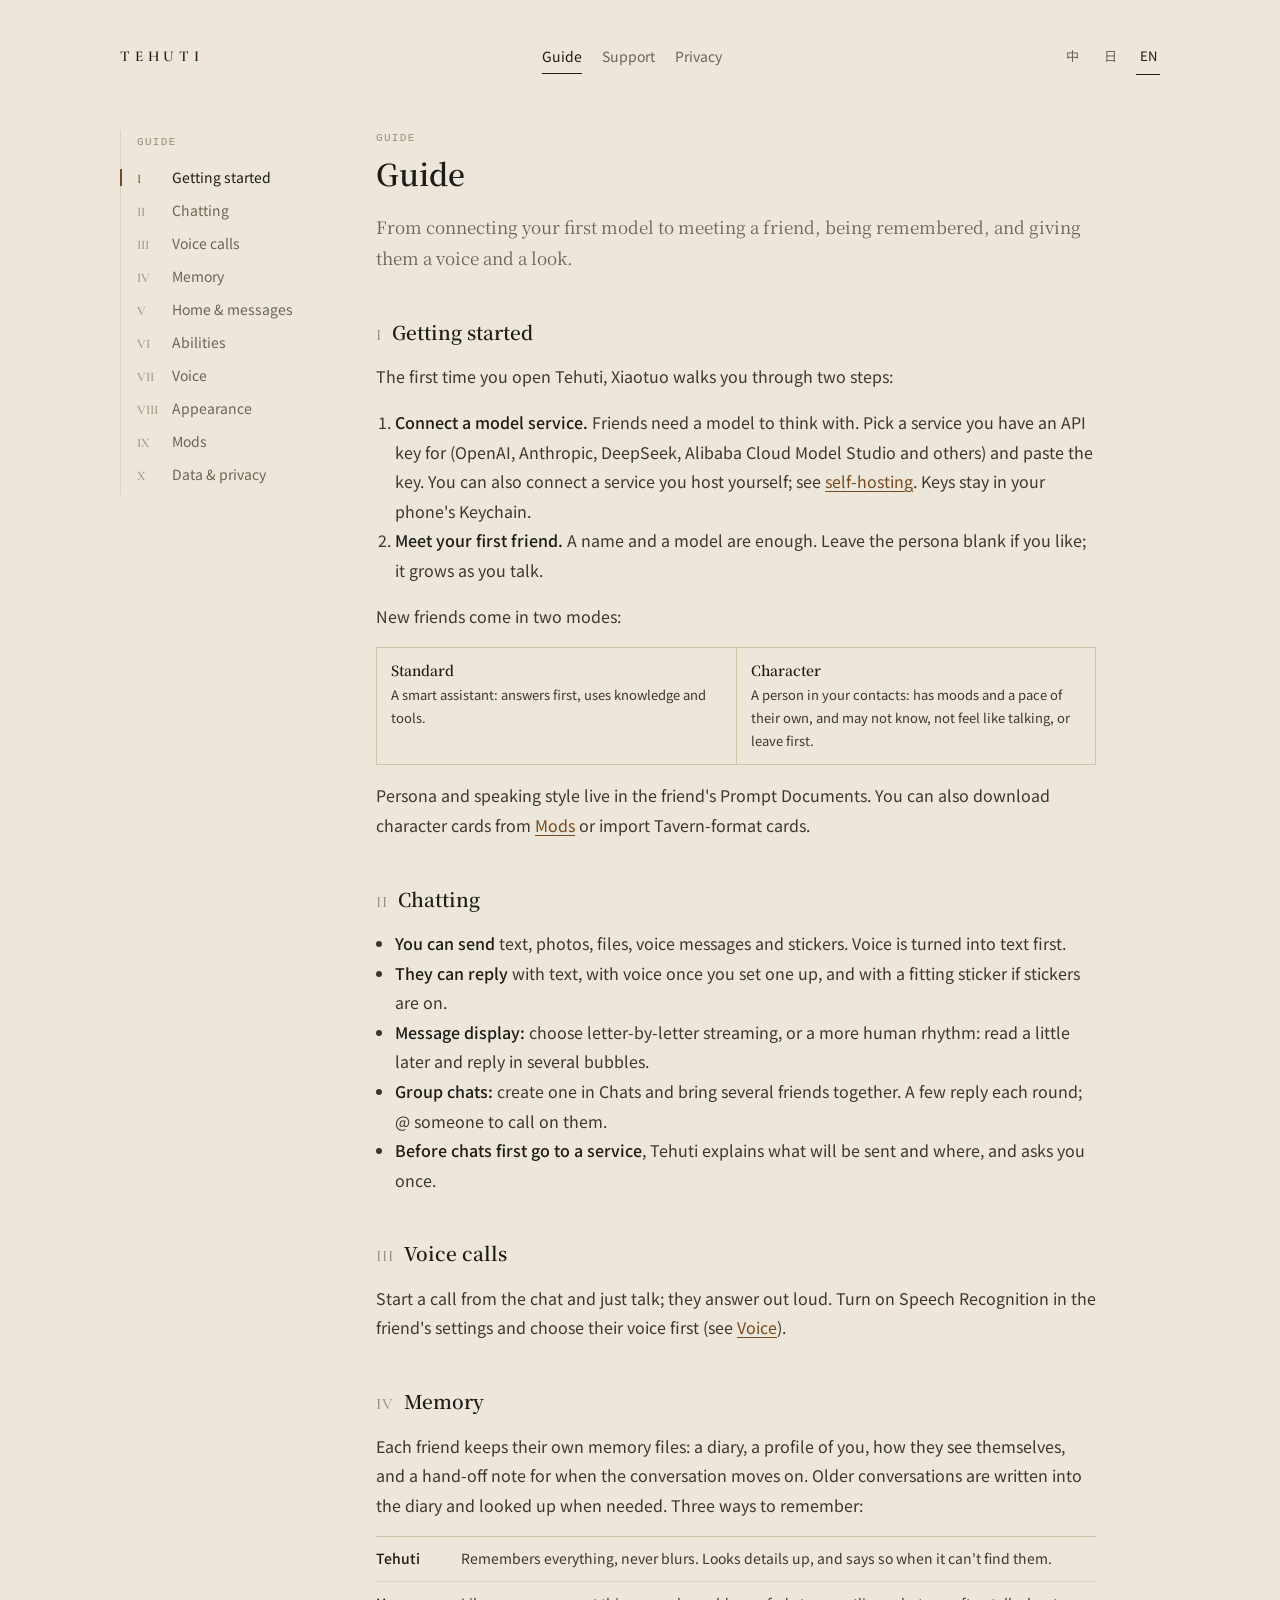
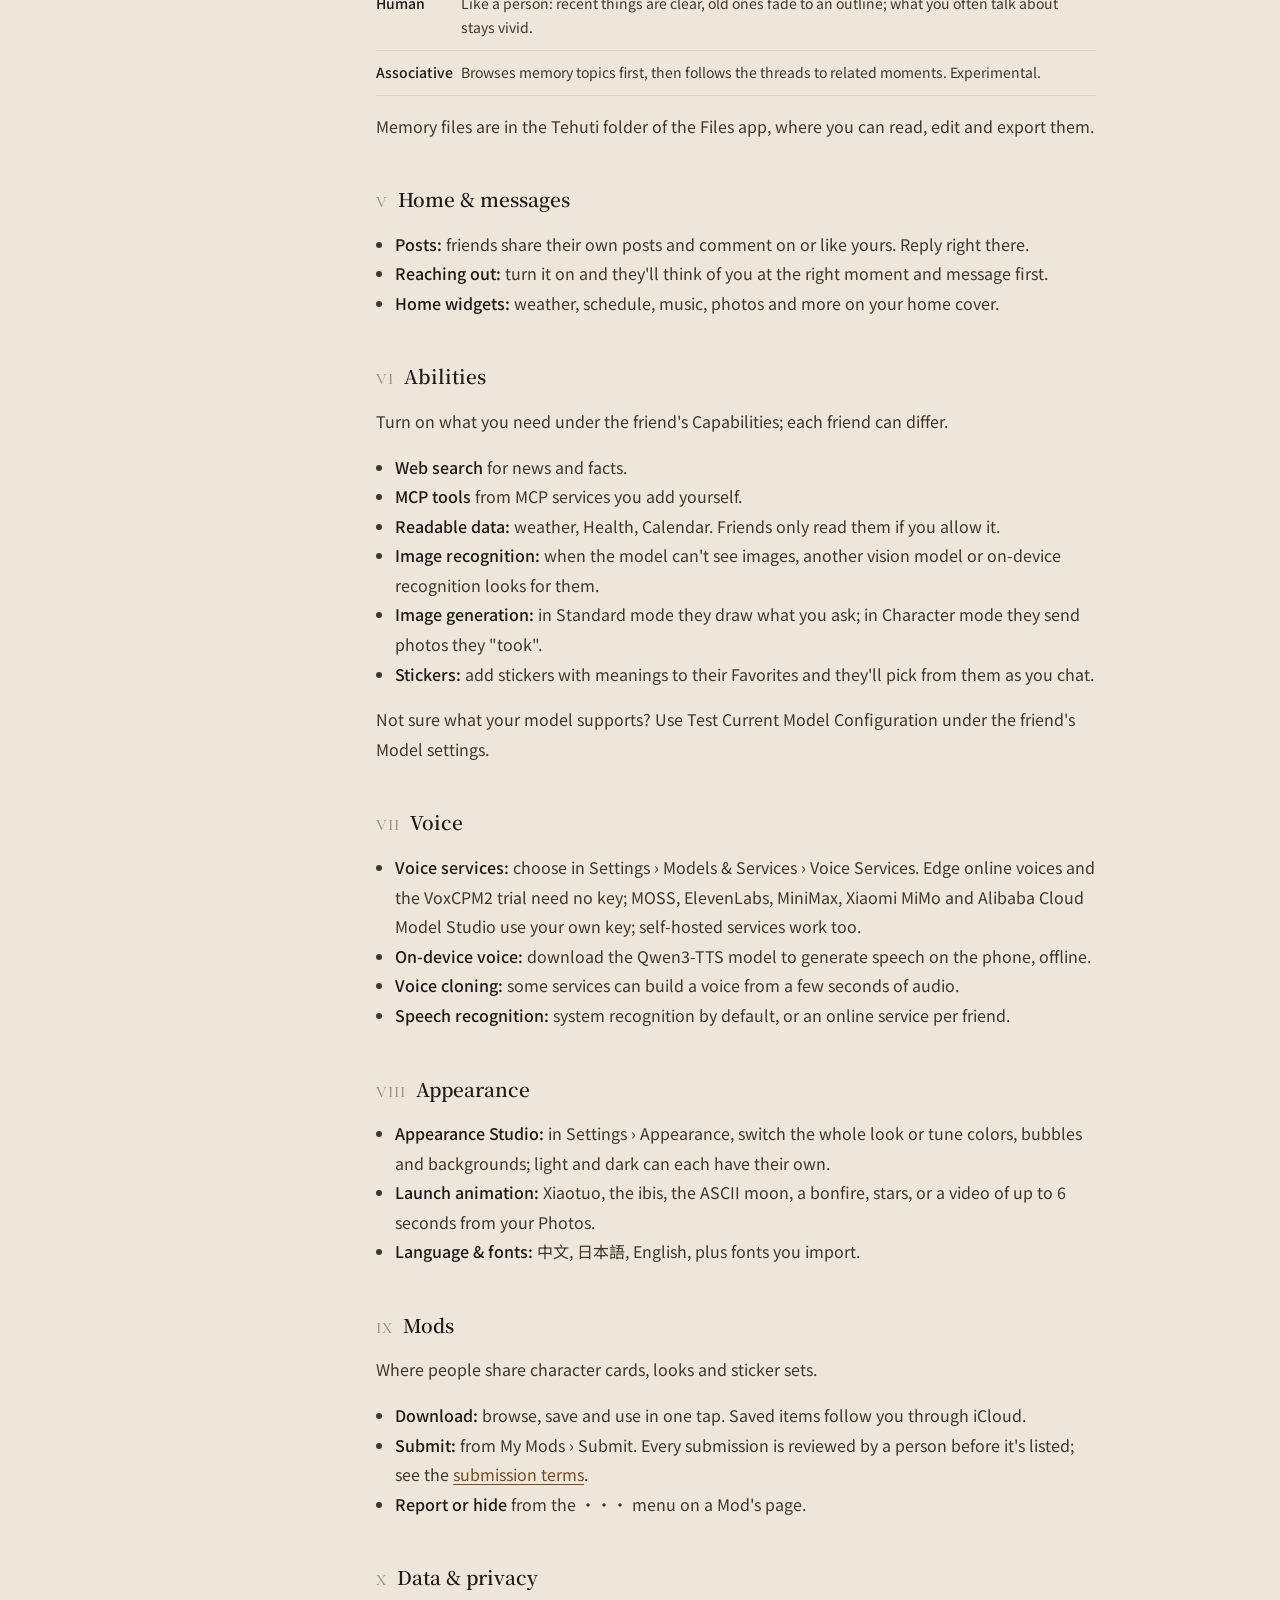
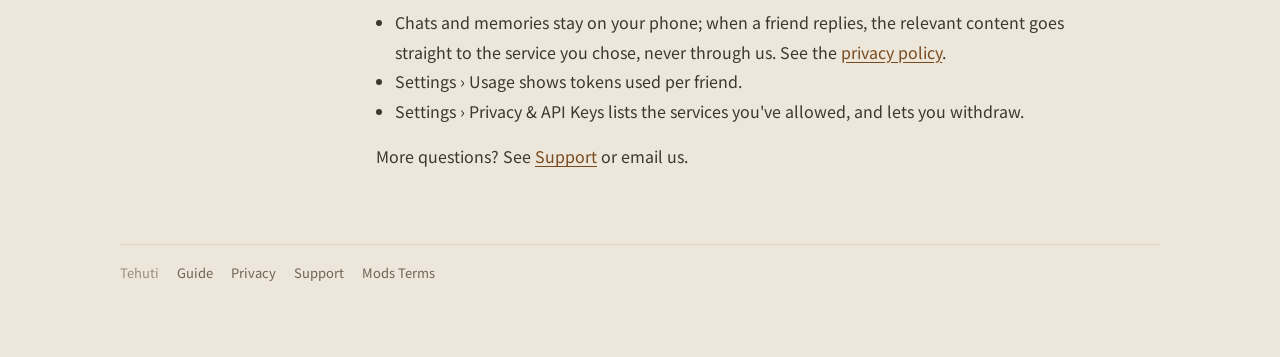
==== commit bcec500c: "Rename public brand from Thoth to Tehuti" ====
--- a/guide.html
+++ b/guide.html
@@ -3,7 +3,7 @@
 <head>
 <meta charset="utf-8">
 <meta name="viewport" content="width=device-width, initial-scale=1">
-<title>Thoth · 使用指南 / Guide</title>
+<title>Tehuti · 使用指南 / Guide</title>
 <link rel="preconnect" href="https://fonts.googleapis.com">
 <link rel="preconnect" href="https://fonts.gstatic.com" crossorigin>
 <link href="https://fonts.googleapis.com/css2?family=Cormorant+Garamond:wght@500;600&family=Noto+Serif+SC:wght@400;600&family=Noto+Sans+SC:wght@400;500&display=swap" rel="stylesheet">
@@ -14,7 +14,7 @@
 <div class="progress" aria-hidden="true"><span></span></div>
 <main class="guide">
 <header class="site">
-  <a class="home" href="./">THOTH</a>
+  <a class="home" href="./">TEHUTI</a>
   <nav class="links" aria-label="站点">
     <a href="guide.html" aria-current="page" data-zh="使用指南" data-ja="使い方" data-en="Guide">使用指南</a>
     <a href="support.html" data-zh="支持" data-ja="サポート" data-en="Support">支持</a>
@@ -57,7 +57,7 @@
   <li><strong>TA 能回什么：</strong>文字，开了声音后也能发语音；开了表情包，会按含义挑一张发给你。</li>
   <li><strong>消息显示：</strong>在朋友设置里可以选是否一个字一个字地出现，或者像真人一样隔一会儿才「已读」、分几条气泡回你。</li>
   <li><strong>群聊：</strong>在「聊天」里新建群聊，把几位朋友拉到一起。每一轮会挑几位接话，@ 某位就是点名让 TA 说。</li>
-  <li><strong>第一次发给某个服务前</strong>，Thoth 会说明会发什么、发给谁，请你确认一次。</li>
+  <li><strong>第一次发给某个服务前</strong>，Tehuti 会说明会发什么、发给谁，请你确认一次。</li>
 </ul>
 
 <h2 id="zh-call"><span class="num">III</span>语音通话</h2>
@@ -66,11 +66,11 @@
 <h2 id="zh-memory"><span class="num">IV</span>记忆</h2>
 <p>每位朋友都有自己的一套记忆文件：日记、关于你的档案、TA 对自己的认识，以及换话题时留给自己的「接力棒」。聊得久了，旧的对话会整理进日记，TA 需要时再去翻。三种记忆方式可选：</p>
 <div class="table-wrap"><table>
-  <tr><th>托特模式</th><td>什么都记得，永不模糊。需要细节时会去查，查不到就坦白说。</td></tr>
+  <tr><th>Tehuti 模式</th><td>什么都记得，永不模糊。需要细节时会去查，查不到就坦白说。</td></tr>
   <tr><th>人类模式</th><td>像人一样：近的清晰，远的慢慢模糊成梗概；常聊起的事保持鲜活。</td></tr>
   <tr><th>联想模式</th><td>先浏览记忆主题，再顺着线索翻相关的往事。实验性功能。</td></tr>
 </table></div>
-<p>记忆文件都在「文件」App 的 Thoth 文件夹里，可以直接看、改、导出。朋友设置里也能浏览 TA 的记忆。</p>
+<p>记忆文件都在「文件」App 的 Tehuti 文件夹里，可以直接看、改、导出。朋友设置里也能浏览 TA 的记忆。</p>
 
 <h2 id="zh-home"><span class="num">V</span>主页与主动消息</h2>
 <ul>
@@ -163,11 +163,11 @@
 <h2 id="ja-memory"><span class="num">IV</span>記憶</h2>
 <p>友だちごとに記憶ファイルがあります。日記、あなたについてのプロフィール、自分自身についての認識、話題が変わるときの「引き継ぎメモ」。長く話すと古い会話は日記にまとめられ、必要なときに読み返します。記憶のしかたは 3 種類。</p>
 <div class="table-wrap"><table>
-  <tr><th>トートモード</th><td>すべてを覚え、ぼやけません。細部は調べ、見つからなければ正直に言います。</td></tr>
+  <tr><th>Tehuti モード</th><td>すべてを覚え、ぼやけません。細部は調べ、見つからなければ正直に言います。</td></tr>
   <tr><th>人間モード</th><td>人のように、最近のことは鮮明、昔のことは少しずつ大まかに。よく話すことは鮮明なまま。</td></tr>
   <tr><th>連想モード</th><td>まず記憶のテーマを眺め、手がかりをたどって関連する出来事を読み返します。実験的な機能です。</td></tr>
 </table></div>
-<p>記憶ファイルは「ファイル」アプリの Thoth フォルダにあり、そのまま閲覧・編集・書き出しができます。</p>
+<p>記憶ファイルは「ファイル」アプリの Tehuti フォルダにあり、そのまま閲覧・編集・書き出しができます。</p>
 
 <h2 id="ja-home"><span class="num">V</span>ホームと自発メッセージ</h2>
 <ul>
@@ -233,7 +233,7 @@
 </nav>
 
 <h2 id="en-start"><span class="num">I</span>Getting started</h2>
-<p>The first time you open Thoth, Xiaotuo walks you through two steps:</p>
+<p>The first time you open Tehuti, Xiaotuo walks you through two steps:</p>
 <ol>
   <li><strong>Connect a model service.</strong> Friends need a model to think with. Pick a service you have an API key for (OpenAI, Anthropic, DeepSeek, Alibaba Cloud Model Studio and others) and paste the key. You can also connect a service you host yourself; see <a href="self-hosting.html">self-hosting</a>. Keys stay in your phone's Keychain.</li>
   <li><strong>Meet your first friend.</strong> A name and a model are enough. Leave the persona blank if you like; it grows as you talk.</li>
@@ -251,7 +251,7 @@
   <li><strong>They can reply</strong> with text, with voice once you set one up, and with a fitting sticker if stickers are on.</li>
   <li><strong>Message display:</strong> choose letter-by-letter streaming, or a more human rhythm: read a little later and reply in several bubbles.</li>
   <li><strong>Group chats:</strong> create one in Chats and bring several friends together. A few reply each round; @ someone to call on them.</li>
-  <li><strong>Before chats first go to a service</strong>, Thoth explains what will be sent and where, and asks you once.</li>
+  <li><strong>Before chats first go to a service</strong>, Tehuti explains what will be sent and where, and asks you once.</li>
 </ul>
 
 <h2 id="en-call"><span class="num">III</span>Voice calls</h2>
@@ -260,11 +260,11 @@
 <h2 id="en-memory"><span class="num">IV</span>Memory</h2>
 <p>Each friend keeps their own memory files: a diary, a profile of you, how they see themselves, and a hand-off note for when the conversation moves on. Older conversations are written into the diary and looked up when needed. Three ways to remember:</p>
 <div class="table-wrap"><table>
-  <tr><th>Thoth</th><td>Remembers everything, never blurs. Looks details up, and says so when it can't find them.</td></tr>
+  <tr><th>Tehuti</th><td>Remembers everything, never blurs. Looks details up, and says so when it can't find them.</td></tr>
   <tr><th>Human</th><td>Like a person: recent things are clear, old ones fade to an outline; what you often talk about stays vivid.</td></tr>
   <tr><th>Associative</th><td>Browses memory topics first, then follows the threads to related moments. Experimental.</td></tr>
 </table></div>
-<p>Memory files are in the Thoth folder of the Files app, where you can read, edit and export them.</p>
+<p>Memory files are in the Tehuti folder of the Files app, where you can read, edit and export them.</p>
 
 <h2 id="en-home"><span class="num">V</span>Home &amp; messages</h2>
 <ul>
@@ -320,7 +320,7 @@
 </div>
 </div>
 <footer>
-  <span>Thoth</span>
+  <span>Tehuti</span>
   <a href="guide.html" data-zh="使用指南" data-ja="使い方" data-en="Guide">使用指南</a>
   <a href="privacy.html" data-zh="隐私政策" data-ja="プライバシー" data-en="Privacy">隐私政策</a>
   <a href="support.html" data-zh="支持" data-ja="サポート" data-en="Support">支持</a>
--- a/style.css
+++ b/style.css
@@ -72,16 +72,6 @@
 th { color: var(--ink); font-weight: 500; }
 
 /* 首页 */
-.hero { display: grid; gap: 28px; align-items: center; margin: 8px 0 32px; }
-.hero .ibis { display: flex; justify-content: center; }
-.hero .ibis svg { width: min(64vw, 260px); height: auto; }
-.hero h1 { font-size: clamp(30px, 6vw, 52px); }
-.hero .text { text-align: center; }
-@media (min-width: 860px) {
-  .hero { grid-template-columns: 1fr 1fr; margin-top: 40px; }
-  .hero .text { text-align: left; order: 0; }
-  .hero .ibis svg { width: 400px; }
-}
 .facts { display: grid; grid-template-columns: repeat(3, minmax(0, 1fr)); gap: 8px; border-top: 1px solid var(--line); border-bottom: 1px solid var(--line); padding: 14px 0; text-align: center; font-size: 12px; color: var(--muted); margin: 0 0 24px; }
 .facts b { display: block; font: 600 15px/1.6 "Noto Serif SC", serif; color: var(--ink); }
 .rows { display: flex; flex-direction: column; margin: 8px 0; }
@@ -118,8 +108,8 @@
 tr > :nth-child(2):not(:last-child) { min-width: 7em; }
 
 /* ================= 动效与指南导航(2026-10-18) ================= */
-:root { --ease: cubic-bezier(.22,.61,.36,1); }
-
+:root { --ease: cubic-bezier(.22,.61,.36,1); --plaque: #f6f1e7; }
+@media (prefers-color-scheme: dark) { :root { --plaque: #2b2722; } }
 /* 阅读进度:顶部一根细线 */
 .progress { position: fixed; inset: 0 0 auto 0; height: 2px; z-index: 30; pointer-events: none; }
 .progress span { display: block; height: 100%; background: var(--accent); transform-origin: 0 50%; transform: scaleX(0); opacity: .7; }
@@ -145,13 +135,6 @@
 @keyframes draw { to { stroke-dashoffset: 0; } }
 @keyframes spin { to { transform: rotate(360deg); } }
 html.motion body { animation: fadeIn .5s var(--ease) both; }
-html.motion .hero .text section.on > * { animation: fadeUp .8s var(--ease) both; }
-html.motion .hero .text section.on > *:nth-child(2) { animation-delay: .12s; }
-html.motion .hero .text section.on > *:nth-child(3) { animation-delay: .24s; }
-html.motion .hero .ring { animation: fadeIn 1.2s var(--ease) both; }
-html.motion .hero .ring-dots { transform-origin: 105px 105px; animation: fadeIn 1.2s var(--ease) .2s both, spin 90s linear infinite; }
-html.motion .hero .eye { transform-origin: 139px 75px; transition: transform .09s ease; animation: fadeIn .3s 1.6s both; }
-.hero .eye.blink { transform: scaleY(.1); }
 html.motion .reveal { opacity: 0; transform: translateY(12px); transition: opacity .7s var(--ease), transform .7s var(--ease); }
 html.motion .reveal.in { opacity: 1; transform: none; }
 html.motion section[lang].on { animation: fadeIn .35s var(--ease) both; }
@@ -190,3 +173,74 @@
 @media (prefers-reduced-motion: reduce) {
   *, *::before, *::after { transition: none !important; animation: none !important; }
 }
+
+/* ================= 首页 · 孔版海报(2026-10-18) =================
+   左边竖排 THOTH(网站 Logo 那款字,五个字母同宽),中间自转的字符月亮(蓝墨),右边是原来首页的全部内容。
+   除了月亮,全页只用一种墨色。窄屏改成上下排:顶栏 → 横排 THOTH → 月亮 → 内容。 */
+:root { --moon: #2a37c9; }
+@media (prefers-color-scheme: dark) { :root { --moon: #93a0ff; } }
+.poster { position: relative; max-width: 1400px; margin: 0 auto; color: var(--ink); }
+.poster .mark svg text { font: 700 172px "Cormorant Garamond", Georgia, serif; fill: var(--ink); }
+.poster .mark-v text { font-size: 140px; }
+.poster .mark-en { font: 11px/1 "Space Mono", ui-monospace, monospace; letter-spacing: .22em; white-space: nowrap; }
+.home header.site { position: static; margin: 0; padding: 4px 0 14px; border-bottom: 1.2px solid var(--ink); box-shadow: none; background: none; }
+.home header.site .bits { font: 12px/1 "Space Mono", ui-monospace, monospace; letter-spacing: .08em; }
+.home header.site nav.links a { color: var(--ink); }
+.home header.site nav.lang button { color: var(--muted); }
+.home header.site nav.lang button[aria-pressed="true"] { color: var(--ink); border-bottom-color: var(--ink); }
+
+.poster .moon { margin: 0; display: flex; flex-direction: column; min-width: 0; }
+#moon { flex: 1; margin: 0; padding: 0; border: 0; background: none; color: var(--moon); font-family: "Space Mono", ui-monospace, Menlo, monospace; font-size: 6px; line-height: 6px; letter-spacing: 0; white-space: pre; overflow: hidden; display: flex; align-items: center; justify-content: center; }
+.poster figcaption { display: flex; justify-content: space-between; gap: 16px; flex-wrap: wrap; border-top: 1.2px solid var(--ink); padding-top: 10px; font-size: 13px; line-height: 1.5; }
+.poster figcaption .cap-en { font: 12px/1.6 "Space Mono", ui-monospace, monospace; }
+html[lang^="zh"] .poster .cap-zh, html[lang="ja"] .poster .cap-ja, html[lang="en"] .poster .cap-en { display: none; }
+
+.poster .copy h1 { margin: 0; font: 900 46px/1.16 "Noto Sans SC", "PingFang SC", "Hiragino Sans", sans-serif; letter-spacing: -.01em; color: var(--ink); }
+.poster .copy section[lang="ja"] h1 { font-size: 38px; line-height: 1.22; }
+.poster .copy section[lang="en"] h1 { font-size: 42px; line-height: 1.1; }
+.poster .copy .lead { margin: 14px 0 0; font: 500 18px/1.6 "Noto Sans SC", sans-serif; color: var(--ink); }
+.poster .copy .intro { margin: 12px 0 0; font-size: 13.5px; line-height: 1.8; color: var(--body); }
+.poster .facts { text-align: left; gap: 0; padding: 0; margin: 22px 0 0; border-top: 1.2px solid var(--ink); border-bottom: 1.2px solid var(--ink); color: var(--body); }
+.poster .facts > div { padding: 10px 0 10px 12px; border-left: 1.2px solid var(--ink); }
+.poster .facts > div:first-child { padding-left: 0; border-left: 0; }
+.poster .facts b { font: 900 15px/1.5 "Noto Sans SC", sans-serif; color: var(--ink); }
+.poster .rows { margin: 16px 0 0; }
+.poster .rows a { justify-content: flex-start; gap: 10px; min-height: 44px; padding: 8px 0; border-bottom: 1px dashed var(--ink); font-size: 14px; color: var(--ink); }
+.poster .rows a:last-child { border-bottom: 1px dashed var(--ink); }
+.poster .rows a .n { font: normal 11px/1 "Space Mono", ui-monospace, monospace; width: 22px; flex: none; }
+.poster .rows a b { font-weight: 900; color: var(--ink); }
+.poster .rows a span { margin-left: auto; color: var(--body); }
+.poster .rows a:hover span { color: var(--moon); }
+.poster .grain { position: fixed; inset: 0; z-index: 40; width: 100%; height: 100%; pointer-events: none; mix-blend-mode: multiply; opacity: .4; }
+@media (prefers-color-scheme: dark) { .poster .grain { display: none; } }
+.poster-foot { max-width: 1400px; margin: 0 auto; padding: 16px 48px 40px; border-top: 0; }
+
+@media (min-width: 980px) {
+  .poster { display: grid; grid-template-columns: auto minmax(0, 1fr); min-height: min(100vh, 900px); padding: 28px 48px 28px 18px; }
+  .poster .mark { display: flex; align-items: stretch; gap: 14px; padding: 12px 22px 0 0; border-right: 1.2px solid var(--ink); }
+  .poster .mark-en { order: -1; writing-mode: vertical-rl; transform: rotate(180deg); align-self: flex-end; }
+  .poster .mark-v { display: block; width: auto; height: min(calc(100vh - 80px), 720px); min-height: 520px; }
+  .poster .mark-h { display: none; }
+  .poster .sheet { display: flex; flex-direction: column; padding-left: 24px; min-width: 0; }
+  .poster .stage { flex: 1; display: grid; grid-template-columns: minmax(0, 1fr) minmax(300px, 360px); gap: 56px; padding-top: 28px; }
+  .poster .moon { min-height: 460px; }
+}
+@media (max-width: 979px) {
+  /* 手机:顶栏 → [竖排 THOTH | 小月亮] → 内容。月亮尽量小,只当一枚印章。 */
+  .poster { display: grid; grid-template-columns: auto minmax(0, 1fr); grid-template-areas: "head head" "mark moon" "copy copy"; padding: 14px 20px 32px; }
+  .poster .sheet, .poster .stage { display: contents; }
+  .home header.site { grid-area: head; }
+  .home header.site .bits { width: 100%; font-size: 11px; letter-spacing: .04em; white-space: nowrap; }
+  .home header.site nav.links { order: 2; width: auto; }
+  .home header.site nav.lang { order: 3; margin-left: auto; }
+  .poster .mark { grid-area: mark; display: flex; padding: 18px 16px 0 0; border-right: 1.2px solid var(--ink); }
+  .poster .mark-v { display: block; height: 300px; width: auto; }
+  .poster .mark-h, .poster .mark-en { display: none; }
+  .poster .moon { grid-area: moon; padding: 18px 0 0 16px; justify-content: space-between; }
+  #moon { --moon-max: 3.3px; flex: 1; padding: 0; }
+  .poster figcaption { flex-direction: column; gap: 2px; font-size: 12px; padding-top: 8px; }
+  .poster figcaption .cap-en { font-size: 11px; }
+  .poster .copy { grid-area: copy; margin-top: 28px; padding-top: 22px; border-top: 1.2px solid var(--ink); }
+  .poster .copy h1, .poster .copy section[lang] h1 { font-size: clamp(28px, 8.2vw, 42px); }
+  .poster-foot { padding: 16px 20px 36px; }
+}
